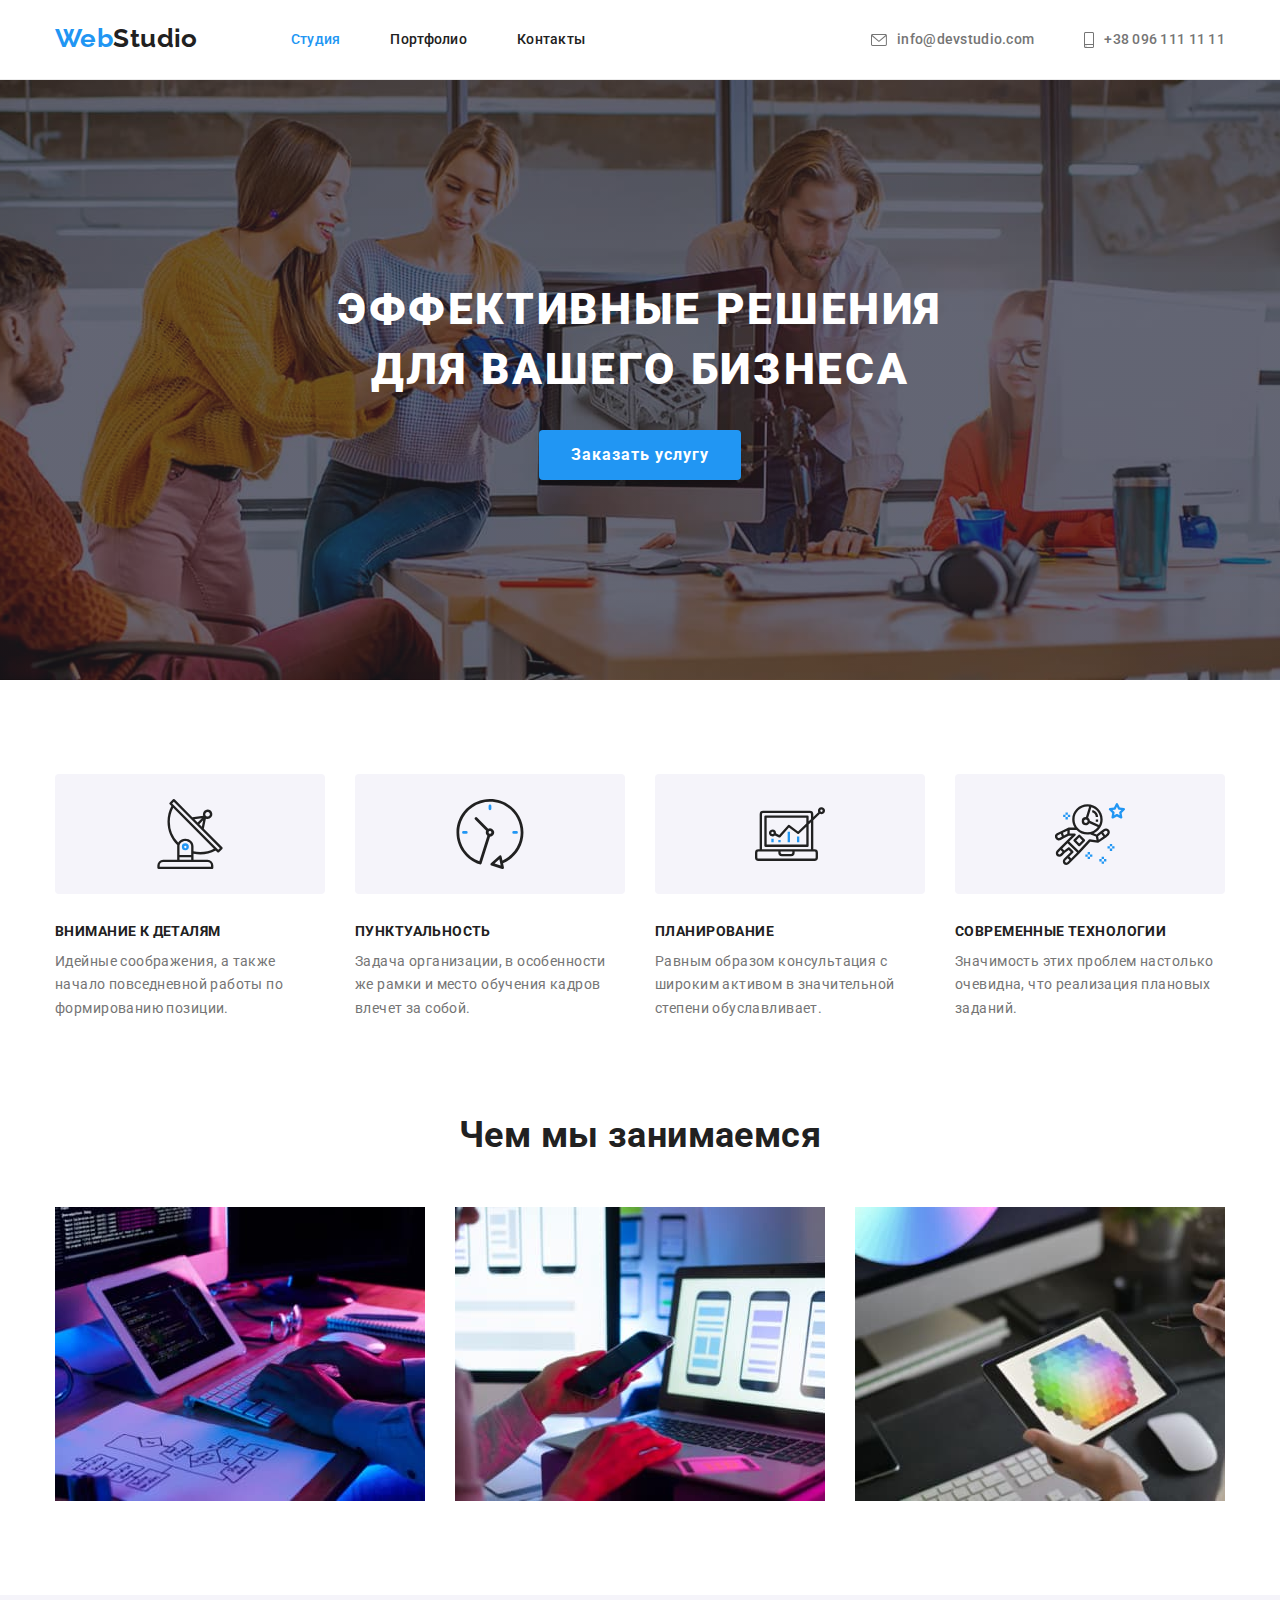
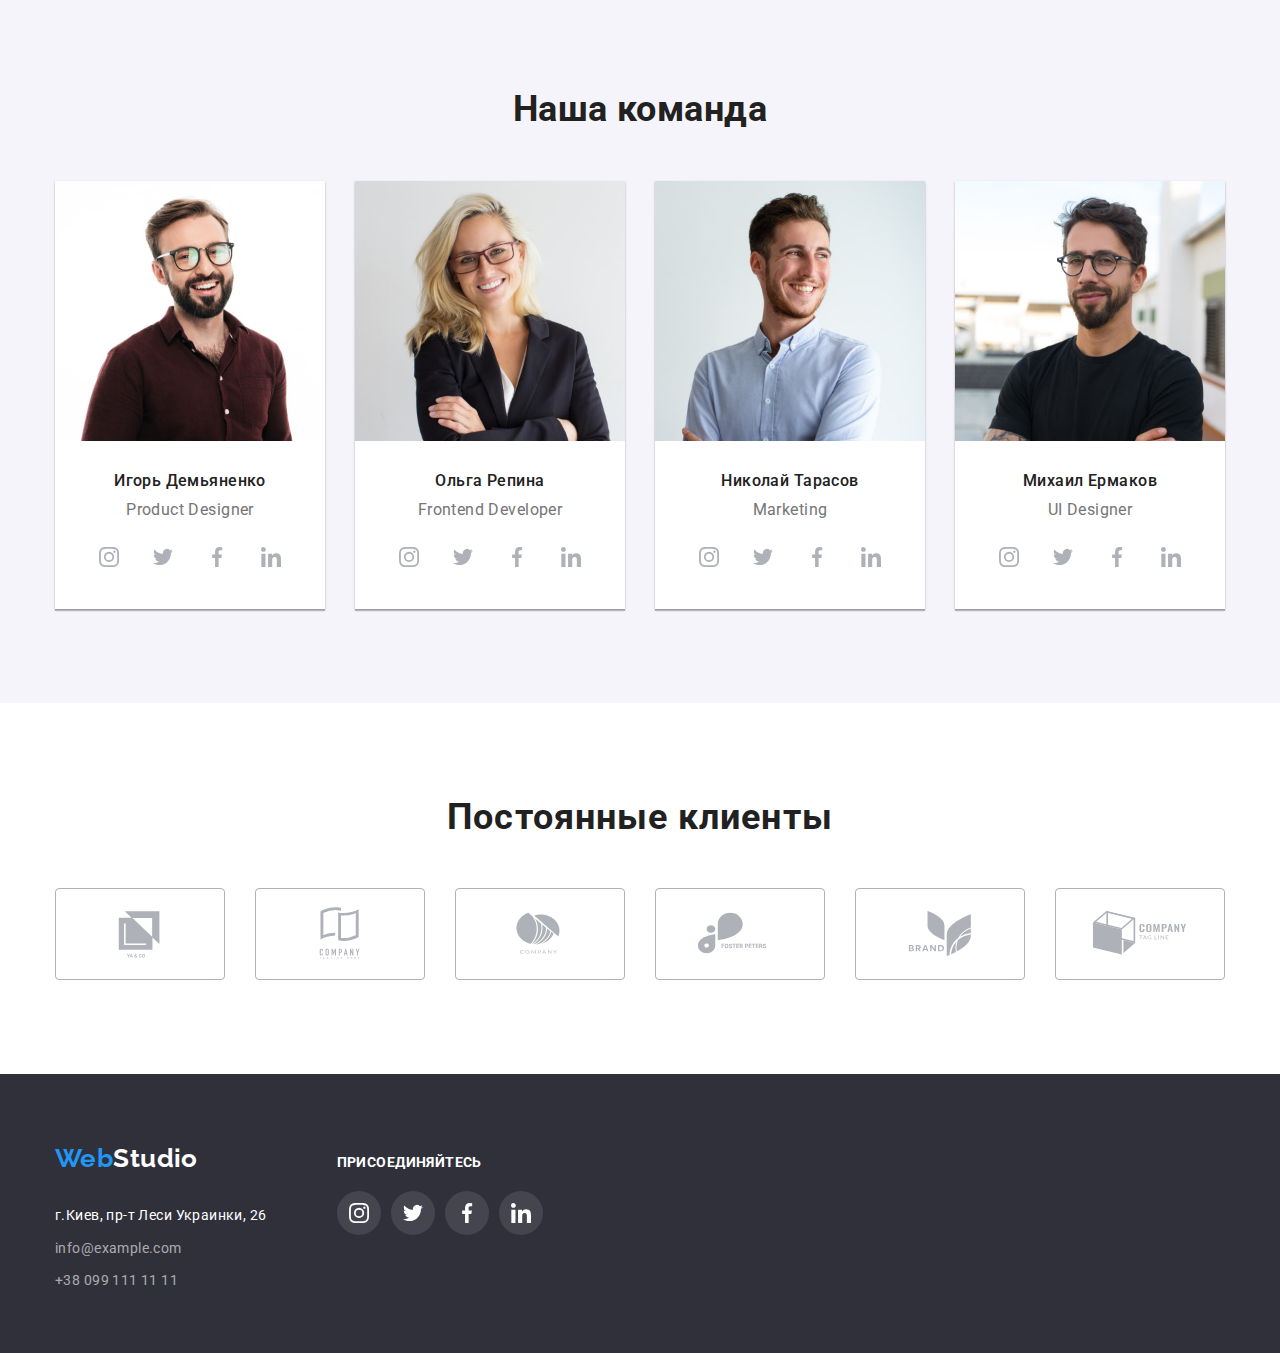
==== index.html @ 67c70252 "add" ====
<!DOCTYPE html>
<html lang="ru">
<head>
    <meta charset="UTF-8">
    <meta http-equiv="X-UA-Compatible" content="IE=edge">
    <meta name="viewport" content="width=device-width, initial-scale=1.0">
    <title>Document</title>
    <link rel="stylesheet" href="https://cdnjs.cloudflare.com/ajax/libs/modern-normalize/1.1.0/modern-normalize.min.css">
    <link rel="preconnect" href="https://fonts.googleapis.com">
    <link rel="preconnect" href="https://fonts.gstatic.com" crossorigin>
    <link href="https://fonts.googleapis.com/css2?family=Raleway:wght@700&family=Roboto:wght@400;500;700;900&display=swap" rel="stylesheet">
    <link rel="stylesheet" href="./css/styles.css">
</head>
<body>
    <!-- Шапка сторінки-->
    <header class="header-section">
        <div class="container header-container">
            <nav class="header-nav">
                <a href="" class="logo"><span class="logoweb">Web</span>Studio</a>
                <ul class="header-list">
                    <li><a href="" class="logo-list"><span class="logo-listact">Студия</span></a></li>
                    <li><a href="portfolio.html" class="logo-list">Портфолио</a></li>
                    <li><a href="" class="logo-list">Контакты</a></li>
                </ul>
            </nav>
            <ul class="contacts">
                <li><a href="mailto:info@devstudio.com" class="mail">
                    <svg class="icon-mail" width="16" height="12">
                        <use href="./images/icons/sprite.svg#icon-envelope"> </use>
                    </svg> info@devstudio.com</a></li>
                <li><a href="tel:+380961111111" class="tel">
                    <svg class="icon-smartphone" width="10" height="16">
                        <use href="./images/icons/sprite.svg#icon-smartphone"></use>
                    </svg> +38 096 111 11 11</a></li>
            </ul>
        </div>
    </header>

    <main>
        <!--Секцiя 1 (Эффективное решение для вашего бизнеса)-->
        <section class="hero-section">
            <div class="container title-container">
                <h1 class="title">Эффективные решения <br /> для вашего бизнеса</h1>
                <button type="button" class="button">Заказать услугу</button>
            </div>
            
        </section>
        <!--Секцiя 2 (Список преимуществ)-->
        <section>
            <div class="container">
                <ul class="advantage-list">
                    <li>
                        <div class="advantage-block">
                            <svg width="70" height="70">
                                <use href="./images/icons/sprite.svg#icon-antenna"></use>
                            </svg>
                        </div>
                        <h3 class="advantage-title">Внимание к деталям</h3>
                        <p class="advantage-text">Идейные соображения, а также начало повседневной работы по формированию позиции.</p>
                    </li>
                    <li>
                        <div class="advantage-block">
                            <svg width="70" height="70">
                                <use href="./images/icons/sprite.svg#icon-clock"></use>
                            </svg>
                        </div>
                        <h3 class="advantage-title">Пунктуальность</h3>
                        <p class="advantage-text">Задача организации, в особенности же рамки и место обучения кадров влечет за собой. </p>
                    </li>
                    <li>
                        <div class="advantage-block">
                            <svg width="70" height="70">
                                <use href="./images/icons/sprite.svg#icon-diagram"></use>
                            </svg>
                        </div>
                        <h3 class="advantage-title">Планирование</h3>
                        <p class="advantage-text">Равным образом консультация с широким активом в значительной степени обуславливает.</p>
                    </li>
                    <li>
                        <div class="advantage-block">
                            <svg width="70" height="70">
                                <use href="./images/icons/sprite.svg#icon-astronaut"></use>
                            </svg>
                        </div>
                        <h3 class="advantage-title">Современные технологии</h3>
                        <p class="advantage-text">Значимость этих проблем настолько очевидна, что реализация плановых заданий.</p>
                    </li>
                </ul>
            </div>
            
        </section>
        <!--Секцiя 3 (Чем мы занимаемся?)-->
        <section class="projects-section">
            <div class="container">
                <h2 class="projects-title">Чем мы занимаемся</h2>
                <ul class="projects-list">
                    <li>
                        <img src="./images/what-we-do/img(f1).jpg" alt="Робота за ПК" width="370" height="294">
                    </li>
                    <li>
                        <img src="./images/what-we-do/img(f2).jpg" alt="Робота з моб.додатками" width="370" height="294">
                    </li>
                    <li>
                        <img src="./images/what-we-do/img(f3).jpg" alt="Визначення кольорів" width="370" height="294">
                    </li>
                </ul>
            </div>
           
        </section>
        <!--Секцiя 4 (Наша команда)-->
        <section class="team-section">
            <div class="container">
                <h2 class="team-title">Наша команда</h2>
                <ul class="team-list">
                    <li class="card">
                        <img src="./images/our-team/img(k1).jpg" 
                            alt="Фото Игорь Демьяненко " 
                            width="270">
                            <h4 class="member-name">Игорь Демьяненко</h4>
                            <p class="member-position">Product Designer</p>
                            <ul class="social-network-list">
                                <li class="social-network-link">
                                    <a class="social-network" href="">
                                        <svg class="icon-social" width="20" height="20">
                                            <use href="./images/icons/sprite.svg#icon-instagram"></use>
                                        </svg>
                                    </a>
                                </li>
                                <li class="social-network-link">
                                    <a class="social-network" href="">
                                        <svg class="icon-social" width="20" height="20">
                                            <use href="./images/icons/sprite.svg#icon-twitter"></use>
                                        </svg>
                                    </a>
                                </li>
                                <li class="social-network-link">
                                    <a class="social-network" href="">
                                        <svg class="icon-social" width="20" height="20">
                                            <use href="./images/icons/sprite.svg#icon-facebook"></use>
                                        </svg>
                                    </a>
                                </li>
                                <li class="social-network-link">
                                    <a class="social-network" href="">
                                        <svg class="icon-social" width="20" height="20">
                                            <use href="./images/icons/sprite.svg#icon-linkedin"></use>
                                        </svg>
                                    </a>
                                </li>
                            </ul> 
                    </li>
                
                    <li class="card">
                        <img src="./images/our-team/img(k2).jpg" alt="Фото Ольга Репина " width="270">
                        <h4 class="member-name">Ольга Репина</h4>
                        <p class="member-position">Frontend Developer</p>
                        <ul class="social-network-list">
                            <li class="social-network-link">
                                <a class="social-network" href="">
                                    <svg class="icon-social" width="20" height="20">
                                        <use href="./images/icons/sprite.svg#icon-instagram"></use>
                                    </svg>
                                </a>
                            </li>
                            <li class="social-network-link">
                                <a class="social-network" href="">
                                    <svg class="icon-social" width="20" height="20">
                                        <use href="./images/icons/sprite.svg#icon-twitter"></use>
                                    </svg>
                                </a>
                            </li>
                            <li class="social-network-link">
                                <a class="social-network" href="">
                                    <svg class="icon-social" width="20" height="20">
                                        <use href="./images/icons/sprite.svg#icon-facebook"></use>
                                    </svg>
                                </a>
                            </li>
                            <li class="social-network-link">
                                <a class="social-network" href="">
                                    <svg class="icon-social" width="20" height="20">
                                        <use href="./images/icons/sprite.svg#icon-linkedin"></use>
                                    </svg>
                                </a>
                            </li>
                        </ul>
                    </li>
                
                    <li class="card">
                        <img src="./images/our-team/img(k3).jpg" alt="Фото Николай Тарасов " width="270">
                        <h4 class="member-name">Николай Тарасов</h4>
                        <p class="member-position">Marketing</p>
                        <ul class="social-network-list">
                            <li class="social-network-link">
                                <a class="social-network" href="">
                                    <svg class="icon-social" width="20" height="20">
                                        <use href="./images/icons/sprite.svg#icon-instagram"></use>
                                    </svg>
                                </a>
                            </li>
                            <li class="social-network-link">
                                <a class="social-network" href="">
                                    <svg class="icon-social" width="20" height="20">
                                        <use href="./images/icons/sprite.svg#icon-twitter"></use>
                                    </svg>
                                </a>
                            </li>
                            <li class="social-network-link">
                                <a class="social-network" href="">
                                    <svg class="icon-social" width="20" height="20">
                                        <use href="./images/icons/sprite.svg#icon-facebook"></use>
                                    </svg>
                                </a>
                            </li>
                            <li class="social-network-link">
                                <a class="social-network" href="">
                                    <svg class="icon-social" width="20" height="20">
                                        <use href="./images/icons/sprite.svg#icon-linkedin"></use>
                                    </svg>
                                </a>
                            </li>
                        </ul>
                    </li>
                
                    <li class="card">
                        <img src="./images/our-team/img(k4).jpg" alt="Фото Михаил Ермаков " width="270">
                        <h4 class="member-name">Михаил Ермаков</h4>
                        <p class="member-position">UI Designer</p>
                        <ul class="social-network-list">
                            <li class="social-network-link">
                                <a class="social-network" href="">
                                    <svg class="icon-social" width="20" height="20">
                                        <use href="./images/icons/sprite.svg#icon-instagram"></use>
                                    </svg>
                                </a>
                            </li>
                            <li class="social-network-link">
                                <a class="social-network" href="">
                                    <svg class="icon-social" width="20" height="20">
                                        <use href="./images/icons/sprite.svg#icon-twitter"></use>
                                    </svg>
                                </a>
                            </li>
                            <li class="social-network-link">
                                <a class="social-network" href="">
                                    <svg class="icon-social" width="20" height="20">
                                        <use href="./images/icons/sprite.svg#icon-facebook"></use>
                                    </svg>
                                </a>
                            </li>
                            <li class="social-network-link">
                                <a class="social-network" href="">
                                    <svg class="icon-social" width="20" height="20">
                                        <use href="./images/icons/sprite.svg#icon-linkedin"></use>
                                    </svg>
                                </a>
                            </li>
                        </ul>
                    </li>
                </ul>
            </div>   
        </section>
        <!-- Секция 5 (Постоянные клиенты) -->
        <section>
            <div class="container">
                <h2 class="regular-customers-title">Постоянные клиенты</h2>
                <ul class="regular-customers-list">
                    <li class="brand-logo-item">
                        <a class="brand-logo-link" href="">
                            <svg class="brand-logo-icon" width="106" height="60">
                                <use href="./images/icons/sprite.svg#icon-Logo-1"></use>
                            </svg>
                        </a>
                    </li>
                    <li class="brand-logo-item">
                        <a class="brand-logo-link" href="">
                            <svg class="brand-logo-icon" width="106" height="60">
                                <use href="./images/icons/sprite.svg#icon-Logo-2"></use>
                            </svg>
                        </a>
                    </li>
                    <li class="brand-logo-item">
                        <a class="brand-logo-link" href="">
                            <svg class="brand-logo-icon" width="106" height="60">
                                <use href="./images/icons/sprite.svg#icon-Logo-3"></use>
                            </svg>
                        </a>
                    </li>
                    <li class="brand-logo-item">
                        <a class="brand-logo-link" href="">
                            <svg class="brand-logo-icon" width="106" height="60">
                                <use href="./images/icons/sprite.svg#icon-Logo-4"></use>
                            </svg>
                        </a>
                    </li>
                    <li class="brand-logo-item">
                        <a class="brand-logo-link" href="">
                            <svg class="brand-logo-icon" width="106" height="60">
                                <use href="./images/icons/sprite.svg#icon-Logo-5"></use>
                            </svg>
                        </a>
                    </li>
                    <li class="brand-logo-item">
                        <a class="brand-logo-link" href="">
                            <svg class="brand-logo-icon" width="106" height="60">
                                <use href="./images/icons/sprite.svg#icon-Logo-6"></use>
                            </svg>
                        </a>
                    </li>
                </ul>
            </div>

        </section>
    </main>

    <footer>
        <div class="container">
            <div class="footer-colums">
                <div class="footer-adress">
                    <a class="botton-logo"  href="index.html" title="WebStudio">
                        Web<span class="logo-white">Studio</span>
                    </a>
                    <address>
                        <ul class="address-list">
                            <li>
                                <a class="address" href="http://goo.gl/maps/oR3F1YAG6LvCoMsa9" 
                                target="_blank" rel="noopener noreferrer">г.Киев, пр-т Леси Украинки, 26</a>
                            </li>
                            <li>
                                <a class="address-link" href="mailto:info@example.com"> info@example.com</a>
                            </li>                            
                            <li>
                                <a class="address-link" href="tel:+380991111111"> +38 099 111 11 11</a>
                            </li>
                        </ul>
                    </address>
                </div>
                <div class="call-to-action">
                    <p class="join">присоединяйтесь</p>
                    <ul class="social-list-footer">
                        <li class="social-item-footer">
                            <a class="social-link-footer" href="">
                                <svg class="icon-social-footer" width="20" height="20">
                                    <use href="./images/icons/sprite.svg#icon-instagram"></use>
                                </svg>
                            </a>
                        </li>
                        <li class="social-item-footer">
                            <a class="social-link-footer" href="">
                                <svg class="icon-social-footer" width="20" height="20">
                                    <use href="./images/icons/sprite.svg#icon-twitter"></use>
                                </svg>
                            </a>
                        </li>
                        <li class="social-item-footer">
                            <a class="social-link-footer" href="">
                                <svg class="icon-social-footer" width="20" height="20">
                                    <use href="./images/icons/sprite.svg#icon-facebook"></use>
                                </svg>
                            </a>
                        </li>
                        <li class="social-item-footer">
                            <a class="social-link-footer" href="">
                                <svg class="icon-social-footer" width="20" height="20">
                                    <use href="./images/icons/sprite.svg#icon-linkedin"></use>
                                </svg>
                            </a>
                        </li>
                    </ul>
                
                </div>
            </div>
        </div>
    </footer>
</body>
</html>
---- css/styles.css ----
:root{
    --main-font:'Roboto', sans-serif;
    --logo-font:'Raleway',sans-serif;
    --main-color:#757575;
    --accent-color:#212121;
    --logo-color: #2196F3;  
    --accent-font:#2F303A;
    --text-color:#FFFFFF;
    --fon-color:#E5E5E5;
    --button-hover-color:#188ce8;
    --portfolio-card-border-color:#eeeeee;
}
*,
*::before,
*::after {
    box-sizing: border-box;
}
body{
    font-family: var(--main-font);    
    color: var(--main-color);
    background-color:var(--text-color);
    font-size: 14px;
    letter-spacing: 0.03em;  
}
p,
h1,
h2,
h3,
h4,
h5,
h6{
    margin: 0;
    padding: 0;
}
ul{
    list-style: none;
    margin: 0;
    padding: 0;
}
a{
    color: var(--main-color);
    text-decoration: none;
}
img{
    display: block;
    max-width: 100%;
    height: auto;
}
section {
    padding: 94px 0;
}
.container{
    width: 1200px;
    margin-left: auto;
    margin-right: auto;
    padding-left: 15px;
    padding-right: 15px;
}
/*Header*/
header{
    display: flex;
    align-items: center;
    margin: auto;
}

.header-section{
    border-bottom: 1px solid #ECECEC;
    height: 80px;
}
.header-container{
    display: flex;
    align-items: center;
}
.header-nav{
    display: flex;
    align-items: center;
    margin-right: auto;
}
/*  */
.logo{
    margin-right: 93px;
    padding-top: 24px;
    padding-bottom: 25px;

    font-family: var(--logo-font);
    color:var(--accent-color);
    font-style: normal;
    font-weight: 700;
    font-size: 26px;
    line-height: 1.2;    
}
.logo:hover,
.logo:focus{
color: var(--logo-color);
}
.logoweb{
    font-family: var(--logo-font);
    color: var(--logo-color);
}
.header-list{
    display: flex;
    align-items: center;
    padding-left: 0;
    margin: 0;
    color-scheme: red;
}
.header-list > li:not(:last-child) {
    margin-right: 50px;
}
.logo-list {
    padding-top: 32px;
    padding-bottom: 32px;

    font-family: var(--main-font);
    color: var(--accent-color);
    font-weight: 500;
    line-height: 1.14;
    letter-spacing: 0.02em;
}
.logo-list:hover,
.logo-list:focus {
    color: var(--logo-color);
}
.logo-listact {
    font-family: var(--main-font);
    color: var(--logo-color);
}
.logo-listact:hover,
.logo-listact:focus {
    color: var(--accent-color);
}
.contacts{
    display: flex;
    align-items: center;
    padding-left: 0;
    margin: 0;
}
.tel,.mail{
    display: flex;
    padding-top: 32px;
    padding-bottom: 32px;
    color: var(--main-color);
    font-weight: 500;
    line-height: 1.4;
    letter-spacing: 0.02em;
    align-items: center;
}
.tel:hover,
.tel:focus,
.mail:hover,
.mail:focus {
    color: var(--logo-color);
    
}
.mail{
    margin-right: 50px;
    /*color: var(--logo-color);*/
}
.icon-mail {
    fill: currentColor;
    margin-right: 10px;
}

.icon-smartphone {
    fill: currentColor;
    margin-right: 10px;
}

/* ---------------------------------------------------------------------------------------------------------------- */

 /* Секцiя 1 (Эффективное решение для вашего бизнеса)  */

.hero-section{
    background-color:var(--accent-font) ;
    background-image: linear-gradient(to right,
                rgba(47, 48, 58, 0.4),
                rgba(47, 48, 58, 0.4)),
    url("..//images/icons/Img.jpg");
    background-repeat: no-repeat;
    background-size: cover;
    background-position: center;
    max-width: 1600px;
    margin: 0 auto;
    align-items: center;
    padding-top: 200px;
    padding-bottom: 200px;
}
.title-container {
    display: flex;
    align-items: center;
    flex-direction: column;
}
.title {
    width: 696px;
    margin-bottom: 30px;
    color: var(--text-color);
    font-weight: 900;
    font-size: 44px;
    line-height: 1.36;
    text-transform: uppercase;
    letter-spacing: 0.06em;
    text-align: center;
}

.button{
    padding: 10px 32px;
    border: none;
    text-align: center;

    color: var(--text-color);
    background-color:var(--logo-color);
    font-weight: 700;
    font-size: 16px;
    line-height:1.88;    
    letter-spacing: 0.06em;
    box-shadow: 0px 4px 4px rgba(0, 0, 0, 0.15);
    border-radius: 4px;
    cursor: pointer;
}
.button:hover,
.button:focus {
   background-color: var(--button-hover-color);   
}
/* ------------------------------------------------------------------------------------------------------------------- */
/* Секция 2 (Список преимуществ) */
.advantage-list {
    display: flex;
   
}
.advantage-list>li:not(:last-child) {
    margin-right: 30px;
}
.advantage-block {
    background-color: #F5F4FA;
    border-radius: 4px;
    width: 270px;
    height: 120px;
    margin-bottom: 30px;
    align-items: center;
    display: flex;
    justify-content: center;
}
.advantage-title{
    margin-top: 0;
    margin-bottom: 10px;
    color: var(--accent-color);
    font-weight: 700;
    font-size: 14px;
    line-height: 1.14;
    text-transform: uppercase;
}
.advantage-text{
    width: 270px;
    line-height: 1.7;
    color: var(--main-color);
}
/*.advantage-text::last-child {
    margin-right: 0;
}*/
/* ------------------------------------------------------------------------------------------------------------------- */
/* Секцiя 3 (Чем мы занимаемся?) */
.projects-section{
    padding-top: 0;
}
.projects-title{
    margin-top: 0;
    margin-bottom: 50px;

    color: var(--accent-color);
    font-weight: 700;
    font-size: 36px;
    line-height: 1.16;
    text-align: center;
}
.projects-list {
    display: flex;
}
.projects-list>li:not(:last-child) {
    margin-right: 30px;
}
/* ------------------------------------------------------------------------------------------------------------------- */
/* Секцiя 4 (Наша команда) */
.team-section{
    margin-top: 0;
    margin-bottom: 0;
    background-color: #F5F4FA;
}
.team-title{
    margin-bottom: 50px;
    font-weight: 700;
    font-size: 36px;
    line-height: 1.16;
    text-align: center;
    color:var(--accent-color);

}

.team-list {
    display: flex;
}
.card {
    background-color: var(--text-color);
    width: 270px;
    margin-bottom: 0;
    box-shadow: 0px 1px 3px rgba(0, 0, 0, 0.12), 0px 1px 1px rgba(0, 0, 0, 0.14),
     0px 2px 1px rgba(0, 0, 0, 0.2);
}

.card:not(:last-child) {
    margin-right: 30px;
}

.member-name {
    margin-top: 30px;
    margin-bottom: 10px;
    font-weight: 500;
    font-size: 16px;
    line-height: 1.19;
    text-align: center;
    color: var(--accent-color);
}

.member-position {
    margin-bottom: 16px;
    font-size: 16px;
    line-height: 1.19;
    text-align: center;
}

.social-network-list {
    display: flex;
    justify-content: center;
    margin-bottom: 30px;
}

.social-network-link:not(:last-child) {
    margin-right: 10px;
}

.social-network {
    display: flex;
    justify-content: center;
    align-items: center;
    color: #afb1b8;
    width: 44px;
    height: 44px;
    border-radius: 50%;
}

.social-network:hover,
.social-network:focus {
    color: var(--text-color);
    background-color: var(--logo-color);
}

.icon-social {
    fill: currentColor;
}

/*--------------------------------------------------------------------------------------------------*/
/* Секция 5 (Постоянные клиенты)*/
.regular-customers-title {
    color:var(--accent-color); 
    font-weight: 700;
    font-size: 36px;
    line-height: 1.16;
    text-align: center; 
    letter-spacing: 0.03em;

    margin-bottom: 50px;
}

.regular-customers-list {
    display: flex;
}

.brand-logo-item:not(:last-child) {
    margin-right: 30px;
}

.brand-logo-link {
    display: flex;
    justify-content: center;
    align-items: center;
    border: 1px solid #afb1b8;
    border-radius: 4px;
    width: 170px;
    height: 92px;
    color: #afb1b8;    
   
}

.brand-logo-link:hover,
.brand-logo-link:focus {
    color: var(--logo-color);
    border: 1px solid var(--logo-color);
}

.brand-logo-icon {
    fill: currentColor;
}


/* ------------------------------------------------------------------------------------------------------------- */
/* Footer*/
footer{
    padding-top: 60px;
    padding-bottom: 60px;
    background-color: var(--accent-font);
    
}
.footer-colums{
    display: flex;
    flex-wrap: wrap;
    align-items: baseline;
}
.botton-logo {
    display: inline-block;
    margin-bottom: 20px;
    font-family: var(--logo-font);
    color: var(--logo-color);

    font-weight: 700;
    font-size: 26px;
    line-height: 1.9;
}
.logo-white{
    color: var(--text-color);

}
.address-link {
    display: inline-block;
    font-style: normal;
    color:rgba(255, 255, 255, 0.6);
    line-height: 1.7;
}
.address-list>li:not(:last-child) {
    margin-bottom: 9px;
} 
.address {
    display: inline-block;
    font-style: normal;
    color: var(--text-color);
    line-height: 1.7;
    
}
.address-link:hover,
.address-link:focus {
    color: var(--logo-color);
}
.call-to-action{
    margin-left: 70px;
}
.join{
    margin-bottom: 20px;
    font-weight: 700;
    line-height: 1.14;
    letter-spacing: 0.03em;
    text-transform: uppercase;
    color: var(--text-color);
    
}
.social-list-footer{
    display: flex;
}
.social-item-footer:not(:last-child){
margin-right: 10px;
}
.social-link-footer{
    display: flex;
    justify-content: center;
    align-items: center;
    width: 44px;
    height: 44px;
    color: var(--text-color);
    background-color: rgba(255, 255, 255, 0.1);
    border-radius: 50%;
}
.social-link-footer:hover,
.social-link-footer:focus{
    color: var(--text-color);
    background-color: var(--logo-color);
}
.icon-social-footer{
    fill: currentColor;
}
/*------------------------------------------------------------------End footer-------------------------------------*/
/* Портфоліо*/
.visually-hidden {
    position: absolute;
    width: 1px;
    height: 1px;
    margin: -1px;
    border: 0;
    padding: 0;
    white-space: nowrap;
    clip-path: inset(100%);
    clip: rect(0 0 0 0);
    overflow: hidden;
}
.button-list {
    display: flex;
    justify-content: center;
    margin-bottom: 50px;
}
.button-list>li:not(:last-child) {
    margin-right: 8px;
}
.work.current {
    background-color: var(--logo-color);
    color: var(--text-color);

}
.work{
    padding: 6px 22px;
    border-radius: 4px;

    color:var(--accent-color);
    font-family: 'Roboto';
    font-style: normal;
    font-weight: 500;
    font-size: 16px;
    line-height: 1.63;
    border:none ;
    text-align: center;
    cursor: pointer;
    background-color: #F5F4FA;
}

.work:hover,
.work:focus{
    background-color: var(--logo-color);
    color: var(--text-color);
}

.portfolio-list {
    display: flex;
    flex-wrap: wrap;
    padding-left: 0;
    margin-top: 0;
}
.portfolio-link {
    display: block;
    color: var(--main-color);
}
.portfolio-link:hover,
.portfolio-link:focus {
    box-shadow: 0px 1px 1px rgba(0, 0, 0, 0.12), 0px 4px 4px rgba(0, 0, 0, 0.06), 1px 4px 6px rgba(0, 0, 0, 0.16);
}

.portfolio-card {
    width: 370px;
    margin-right: 30px;
    margin-bottom: 30px;
    box-sizing: border-box;
    background:var(--fon-color);
}
.portfolio-card:nth-child(3n) {
    margin-right: 0;
}

.portfolio-card:nth-last-child(-n + 3) {
    margin-bottom: 0;
}
.portfolio-blok{
    background: var(--text-color);
    padding: 20px 24px;
    border-left: 1px solid var(--portfolio-card-border-color);
    border-right: 1px solid var(--portfolio-card-border-color);
    border-bottom: 1px solid var(--portfolio-card-border-color);
}

.title-work{
    margin-bottom: 4px;
    color: var(--accent-color);
    font-weight: 700;
    font-size: 18px;
    line-height: 2; 
    letter-spacing: 0.06em;
}
.text-work{
    /*color: var(--main-color);*/
    font-size: 16px;
    line-height: 1.88;
}
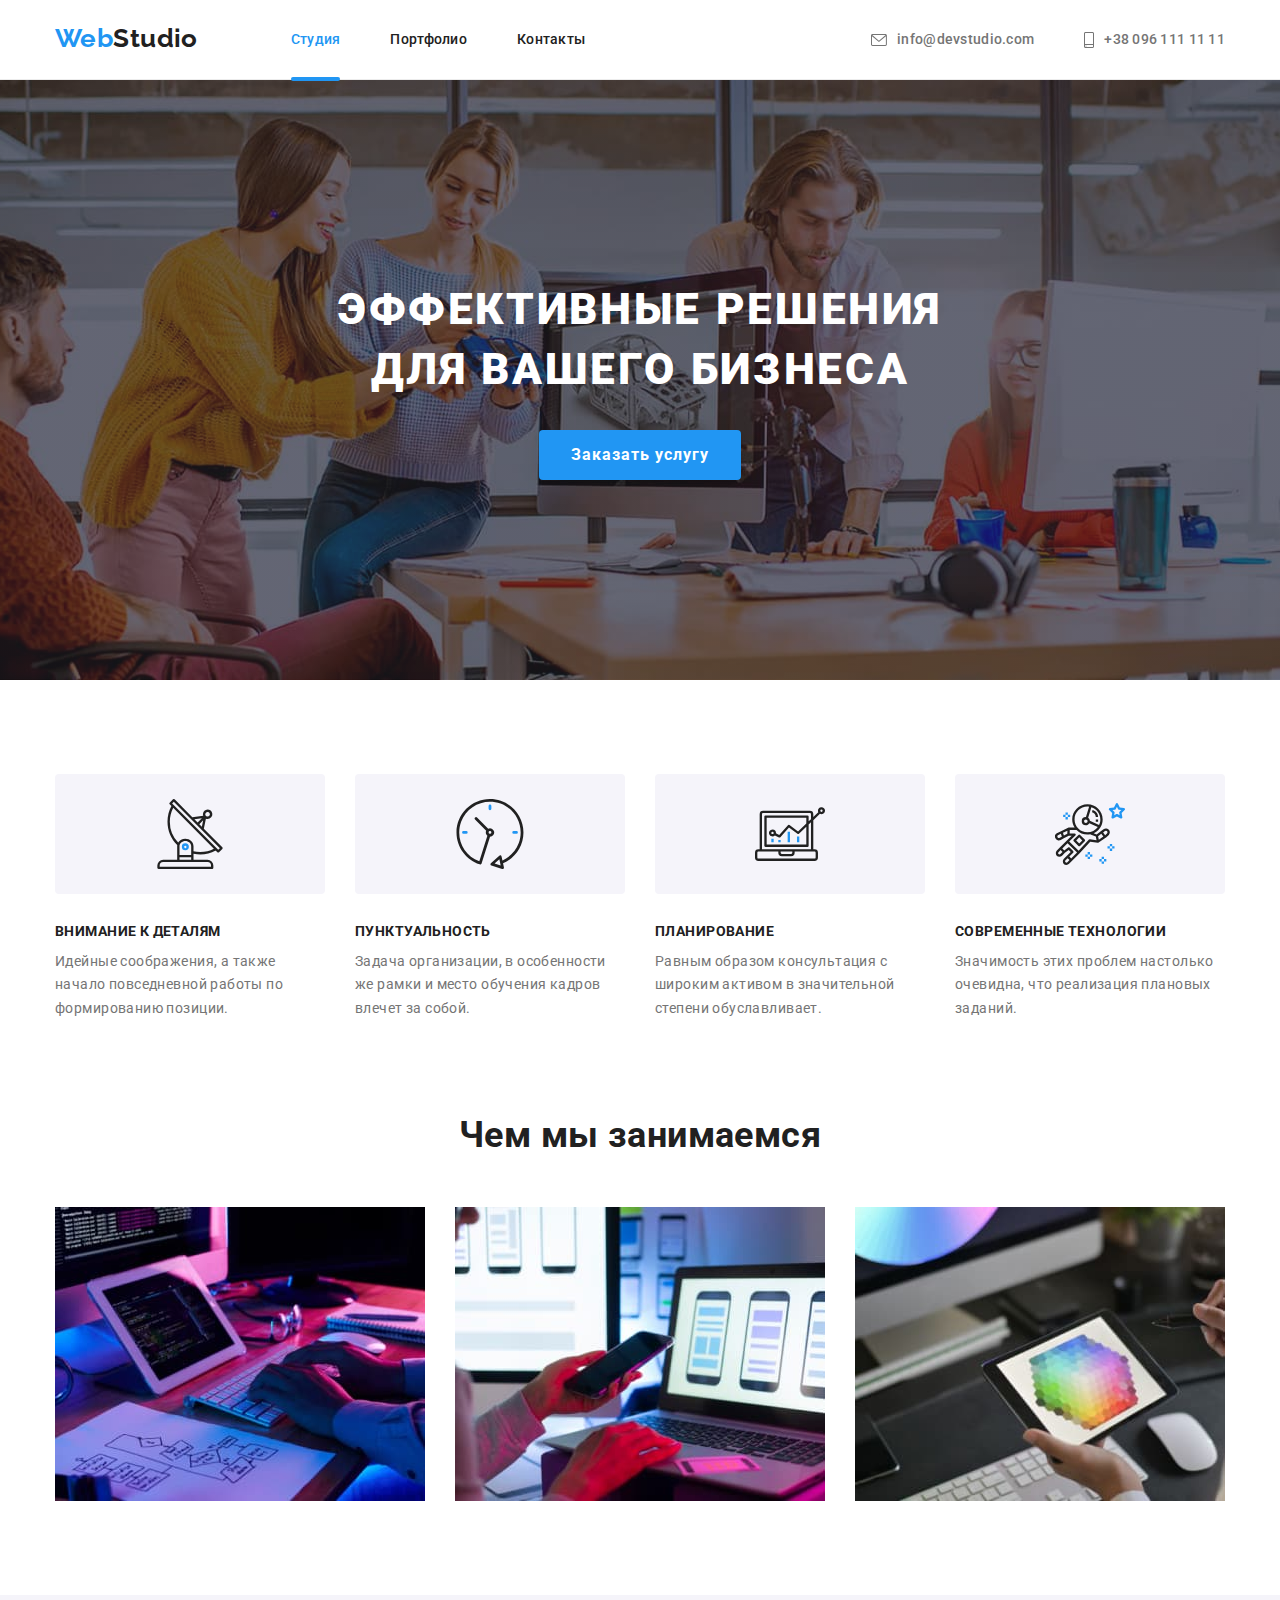
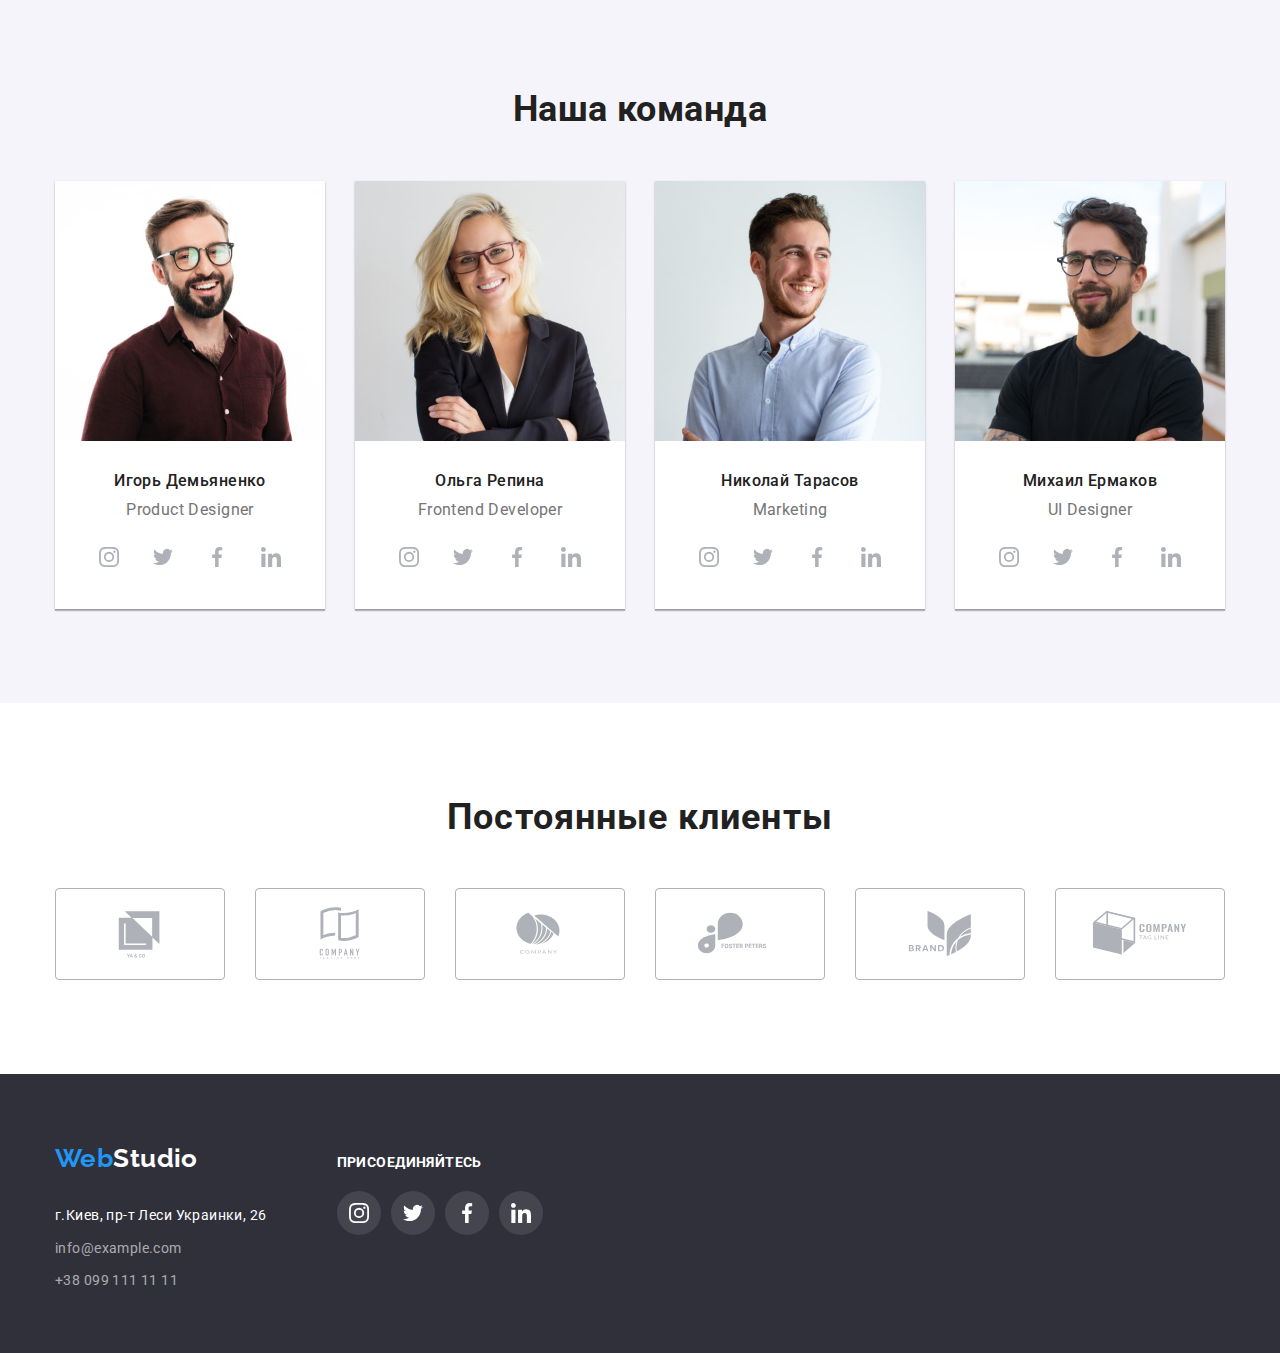
==== commit e7110152: "dxzbfg" ====
--- a/index.html
+++ b/index.html
@@ -4,7 +4,7 @@
     <meta charset="UTF-8">
     <meta http-equiv="X-UA-Compatible" content="IE=edge">
     <meta name="viewport" content="width=device-width, initial-scale=1.0">
-    <title>Document</title>
+    <title>Homework 5</title>
     <link rel="stylesheet" href="https://cdnjs.cloudflare.com/ajax/libs/modern-normalize/1.1.0/modern-normalize.min.css">
     <link rel="preconnect" href="https://fonts.googleapis.com">
     <link rel="preconnect" href="https://fonts.gstatic.com" crossorigin>
@@ -18,7 +18,7 @@
             <nav class="header-nav">
                 <a href="" class="logo"><span class="logoweb">Web</span>Studio</a>
                 <ul class="header-list">
-                    <li><a href="" class="logo-list"><span class="logo-listact">Студия</span></a></li>
+                    <li><a href="" class="logo-list current"><span class="logo-listact">Студия</span></a></li>
                     <li><a href="portfolio.html" class="logo-list">Портфолио</a></li>
                     <li><a href="" class="logo-list">Контакты</a></li>
                 </ul>
@@ -41,7 +41,8 @@
         <section class="hero-section">
             <div class="container title-container">
                 <h1 class="title">Эффективные решения <br /> для вашего бизнеса</h1>
-                <button type="button" class="button">Заказать услугу</button>
+                <button data-modal-open class="hero-button" type="button">Заказать услугу
+                </button>
             </div>
             
         </section>
@@ -372,5 +373,15 @@
             </div>
         </div>
     </footer>
+    <div data-modal class="backdrop is-hidden">
+        <div class="modal">
+            <button data-modal-close class="modal-close-button" type="button">
+                <svg class="icon-close" width="30" height="30">
+                    <use href="./images/icons/sprite.svg#icon-close-3"></use>
+                </svg>
+            </button>
+        </div>
+    </div>
+    <script src="./js/modal.js"></script>
 </body>
 </html>--- a/css/styles.css
+++ b/css/styles.css
@@ -10,6 +10,9 @@
     --fon-color:#E5E5E5;
     --button-hover-color:#188ce8;
     --portfolio-card-border-color:#eeeeee;
+    --backdrop-background-color: rgba(0, 0, 0, 0.2);
+    --primary-black-color: #000;
+    --timing-function: cubic-bezier(0.4, 0, 0.2, 1);
 }
 *,
 *::before,
@@ -103,7 +106,21 @@
     align-items: center;
     padding-left: 0;
     margin: 0;
-    color-scheme: red;
+}
+.header-list .current {
+    color: var(--logo-color);
+    position: relative;
+}
+.header-list .current::after{
+    content: "";
+    position: absolute;
+    width: 100%;
+    height: 4px;
+    background-color: var(--logo-color);
+    border-radius: 2px;
+    bottom: 0;
+    left: 0;
+    margin-bottom: -2px;
 }
 .header-list > li:not(:last-child) {
     margin-right: 50px;
@@ -117,6 +134,8 @@
     font-weight: 500;
     line-height: 1.14;
     letter-spacing: 0.02em;
+    transition: color 250ms var(--timing-function);
+
 }
 .logo-list:hover,
 .logo-list:focus {
@@ -145,6 +164,7 @@
     line-height: 1.4;
     letter-spacing: 0.02em;
     align-items: center;
+    transition: color 250ms var(--timing-function);
 }
 .tel:hover,
 .tel:focus,
@@ -203,7 +223,7 @@
     text-align: center;
 }
 
-.button{
+.hero-button{
     padding: 10px 32px;
     border: none;
     text-align: center;
@@ -218,8 +238,8 @@
     border-radius: 4px;
     cursor: pointer;
 }
-.button:hover,
-.button:focus {
+.hero-button:hover,
+.hero-button:focus {
    background-color: var(--button-hover-color);   
 }
 /* ------------------------------------------------------------------------------------------------------------------- */
@@ -346,6 +366,9 @@
     width: 44px;
     height: 44px;
     border-radius: 50%;
+    transition: color 250ms var(--timing-function),
+    backround-color 250ms var(--timing-function);
+
 }
 
 .social-network:hover,
@@ -387,8 +410,9 @@
     border-radius: 4px;
     width: 170px;
     height: 92px;
-    color: #afb1b8;    
-   
+    color: #afb1b8;
+    transition: color 250ms var(--timing-function);
+  
 }
 
 .brand-logo-link:hover,
@@ -434,6 +458,7 @@
     font-style: normal;
     color:rgba(255, 255, 255, 0.6);
     line-height: 1.7;
+    transition: color 250ms var(--timing-function);
 }
 .address-list>li:not(:last-child) {
     margin-bottom: 9px;
@@ -476,6 +501,7 @@
     color: var(--text-color);
     background-color: rgba(255, 255, 255, 0.1);
     border-radius: 50%;
+    transition: background-color 250ms var(--timing-function);
 }
 .social-link-footer:hover,
 .social-link-footer:focus{
@@ -484,6 +510,71 @@
 }
 .icon-social-footer{
     fill: currentColor;
+}
+/* Modal  */
+
+.backdrop {
+    position: fixed;
+    top: 0;
+    left: 0;
+    background-color: var(--backdrop-background-color);
+    width: 100%;
+    height: 100%;
+
+    opacity: 1;
+    transition: opacity 250ms var(--timing-function);
+}
+
+.is-hidden {
+    visibility: hidden;
+    opacity: 0;
+    pointer-events: none;
+}
+
+.backdrop.is-hidden .modal {
+    transform: translate(-50%, -50%) scale(0.9);
+    opacity: 0;
+}
+
+.modal {
+    position: absolute;
+    top: 50%;
+    left: 50%;
+    min-width: 528px;
+    min-height: 581px;
+    transform: translate(-50%, -50%) scale(1);
+    transition: transform 250ms var(--timing-function),
+        opacity 250ms var(--timing-function);
+
+    background-color: var(--text-color);
+    box-shadow: 0px 1px 3px rgba(0, 0, 0, 0.12), 0px 1px 1px rgba(0, 0, 0, 0.14),
+        0px 2px 1px rgba(0, 0, 0, 0.2);
+    border-radius: 4px;
+}
+
+.modal-close-button {
+    position: absolute;
+    right: 0;
+    display: flex;
+    justify-content: center;
+    align-items: center;
+    margin: 8px;
+    padding: 0;
+
+    border: none;
+    cursor: pointer;
+    background-color: var(--text-color);
+}
+
+.icon-close {
+    fill: white;
+    color: #000;
+    transition: fill 250ms var(--timing-function);
+}
+
+.icon-close:hover,
+.icon-close:focus {
+    fill: var(--logo-color);
 }
 /*------------------------------------------------------------------End footer-------------------------------------*/
 /* Портфоліо*/
@@ -548,7 +639,38 @@
 .portfolio-link:focus {
     box-shadow: 0px 1px 1px rgba(0, 0, 0, 0.12), 0px 4px 4px rgba(0, 0, 0, 0.06), 1px 4px 6px rgba(0, 0, 0, 0.16);
 }
-
+.portfolio-thumb {
+    position: relative;
+    overflow: hidden;
+}
+
+.portfolio-overlay {
+    position: absolute;
+    width: 100%;
+    height: 100%;
+    top: 0;
+    left: 0;
+    background-color: rgba(33, 150, 243, 0.9);
+    transform: translateY(100%);
+    transition: transform 250ms var(--timing-function);
+}
+
+.thumb-text {
+    position: absolute;
+    top: 50%;
+    left: 50%;
+    transform: translate(-50%, -50%);
+    width: 100%;
+    padding: 63px 24px;
+
+    font-size: 18px;
+    line-height: 1.55;
+    letter-spacing: 0.03em;
+    color: var(--text-color);
+}
+.portfolio-link:hover .portfolio-overlay {
+    transform: translateY(0);
+}
 .portfolio-card {
     width: 370px;
     margin-right: 30px;
@@ -563,6 +685,7 @@
 .portfolio-card:nth-last-child(-n + 3) {
     margin-bottom: 0;
 }
+
 .portfolio-blok{
     background: var(--text-color);
     padding: 20px 24px;
